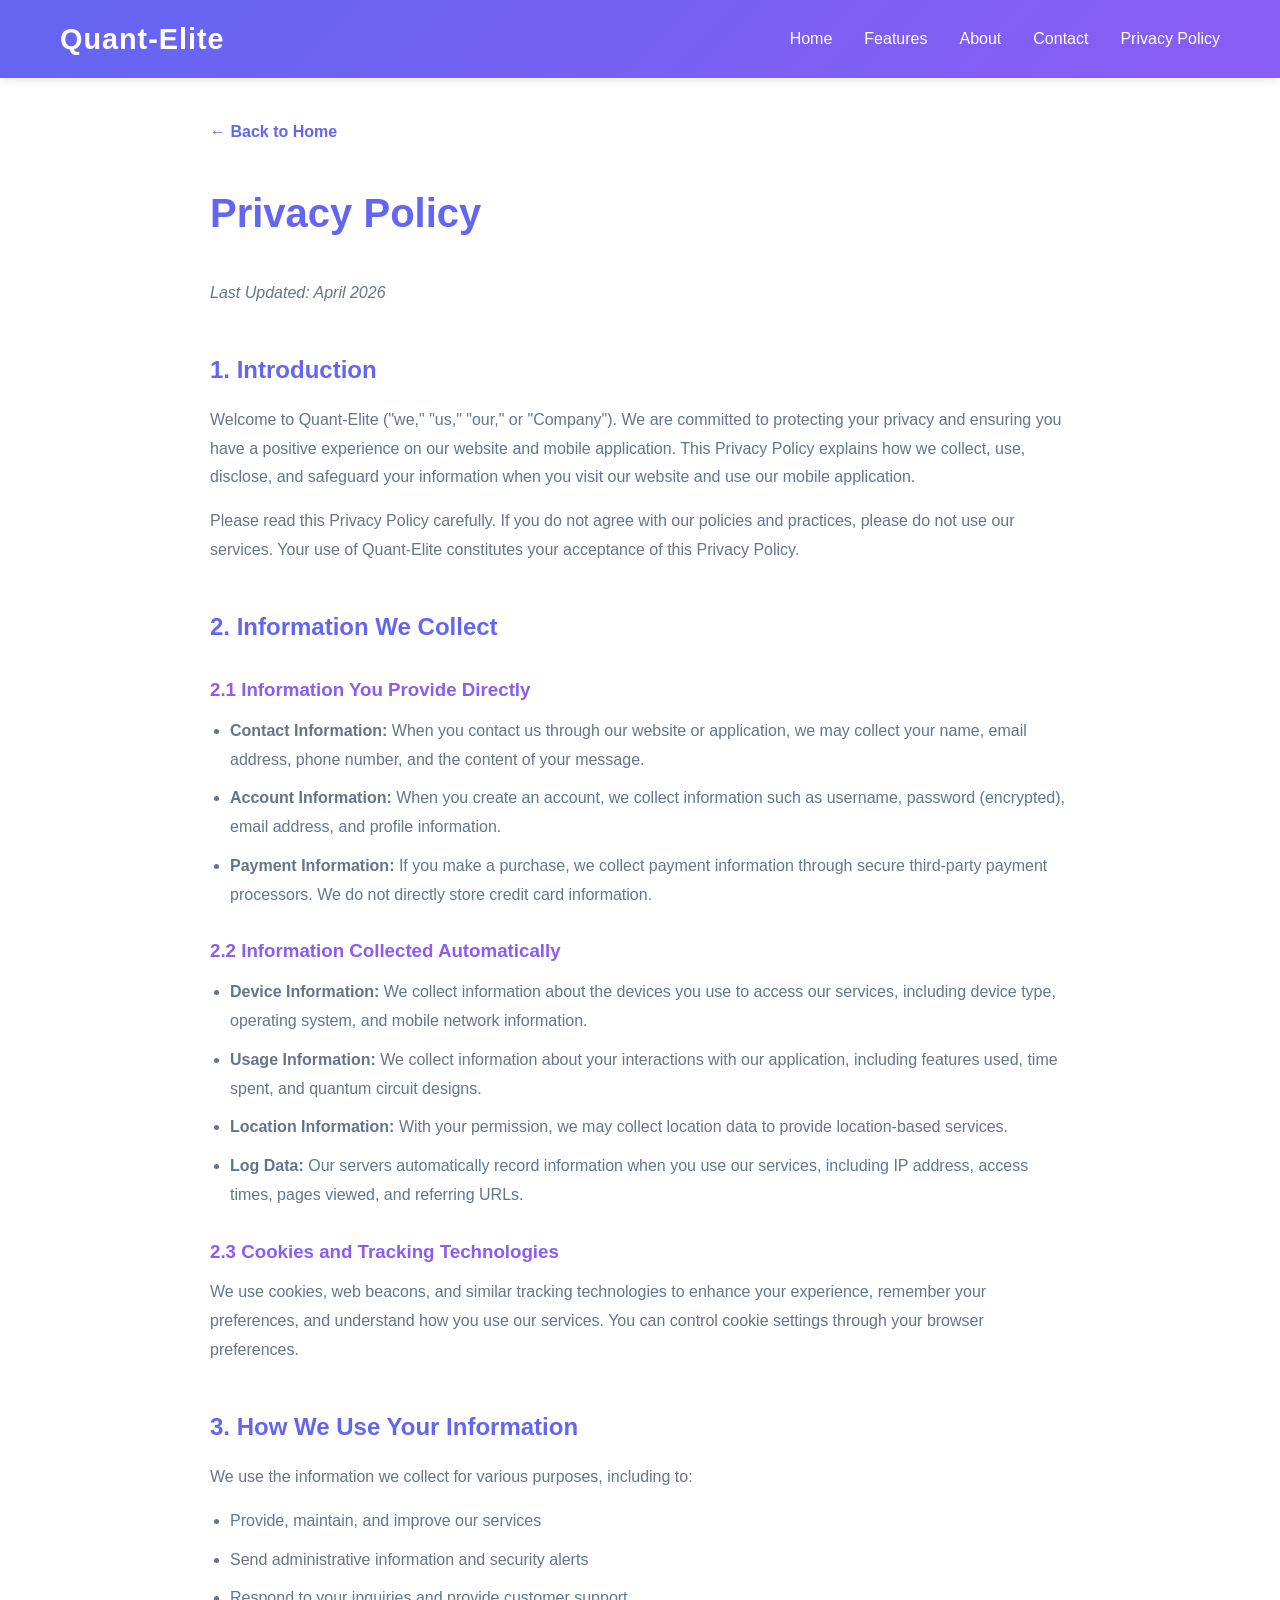
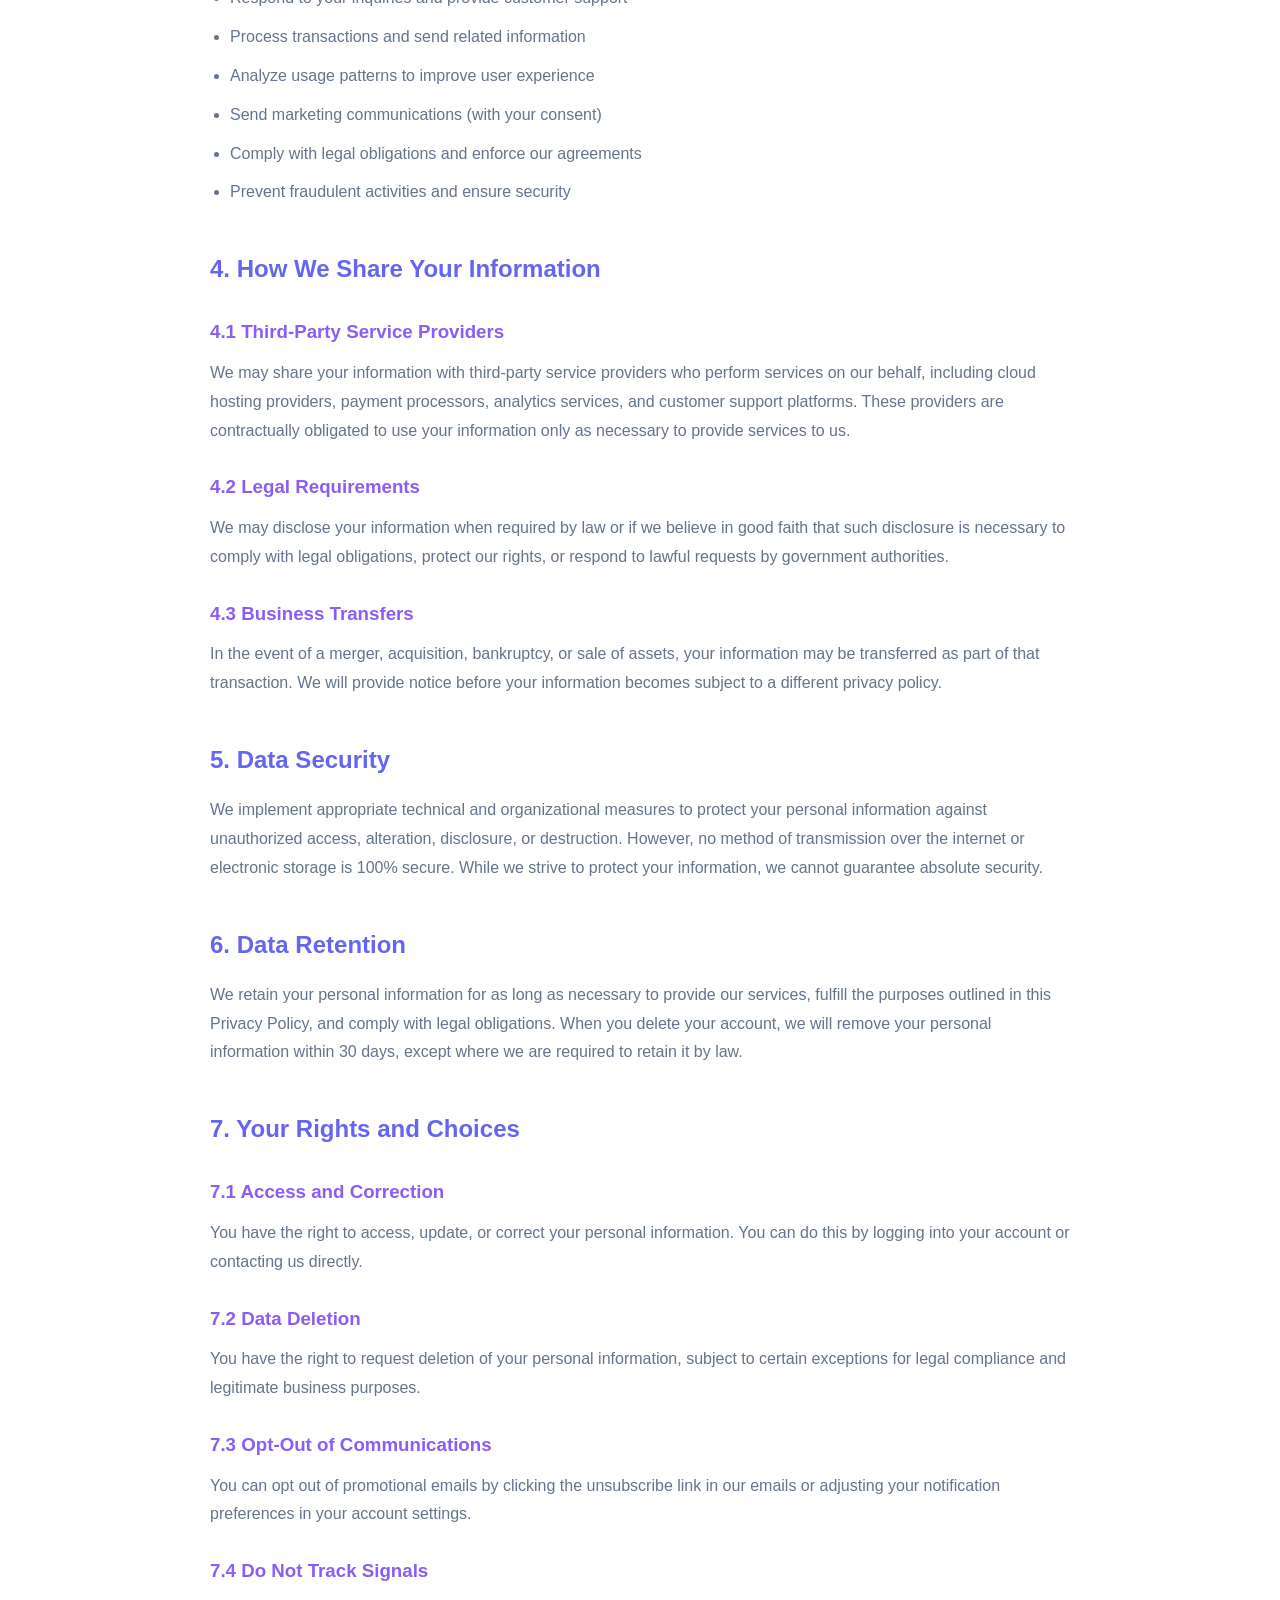
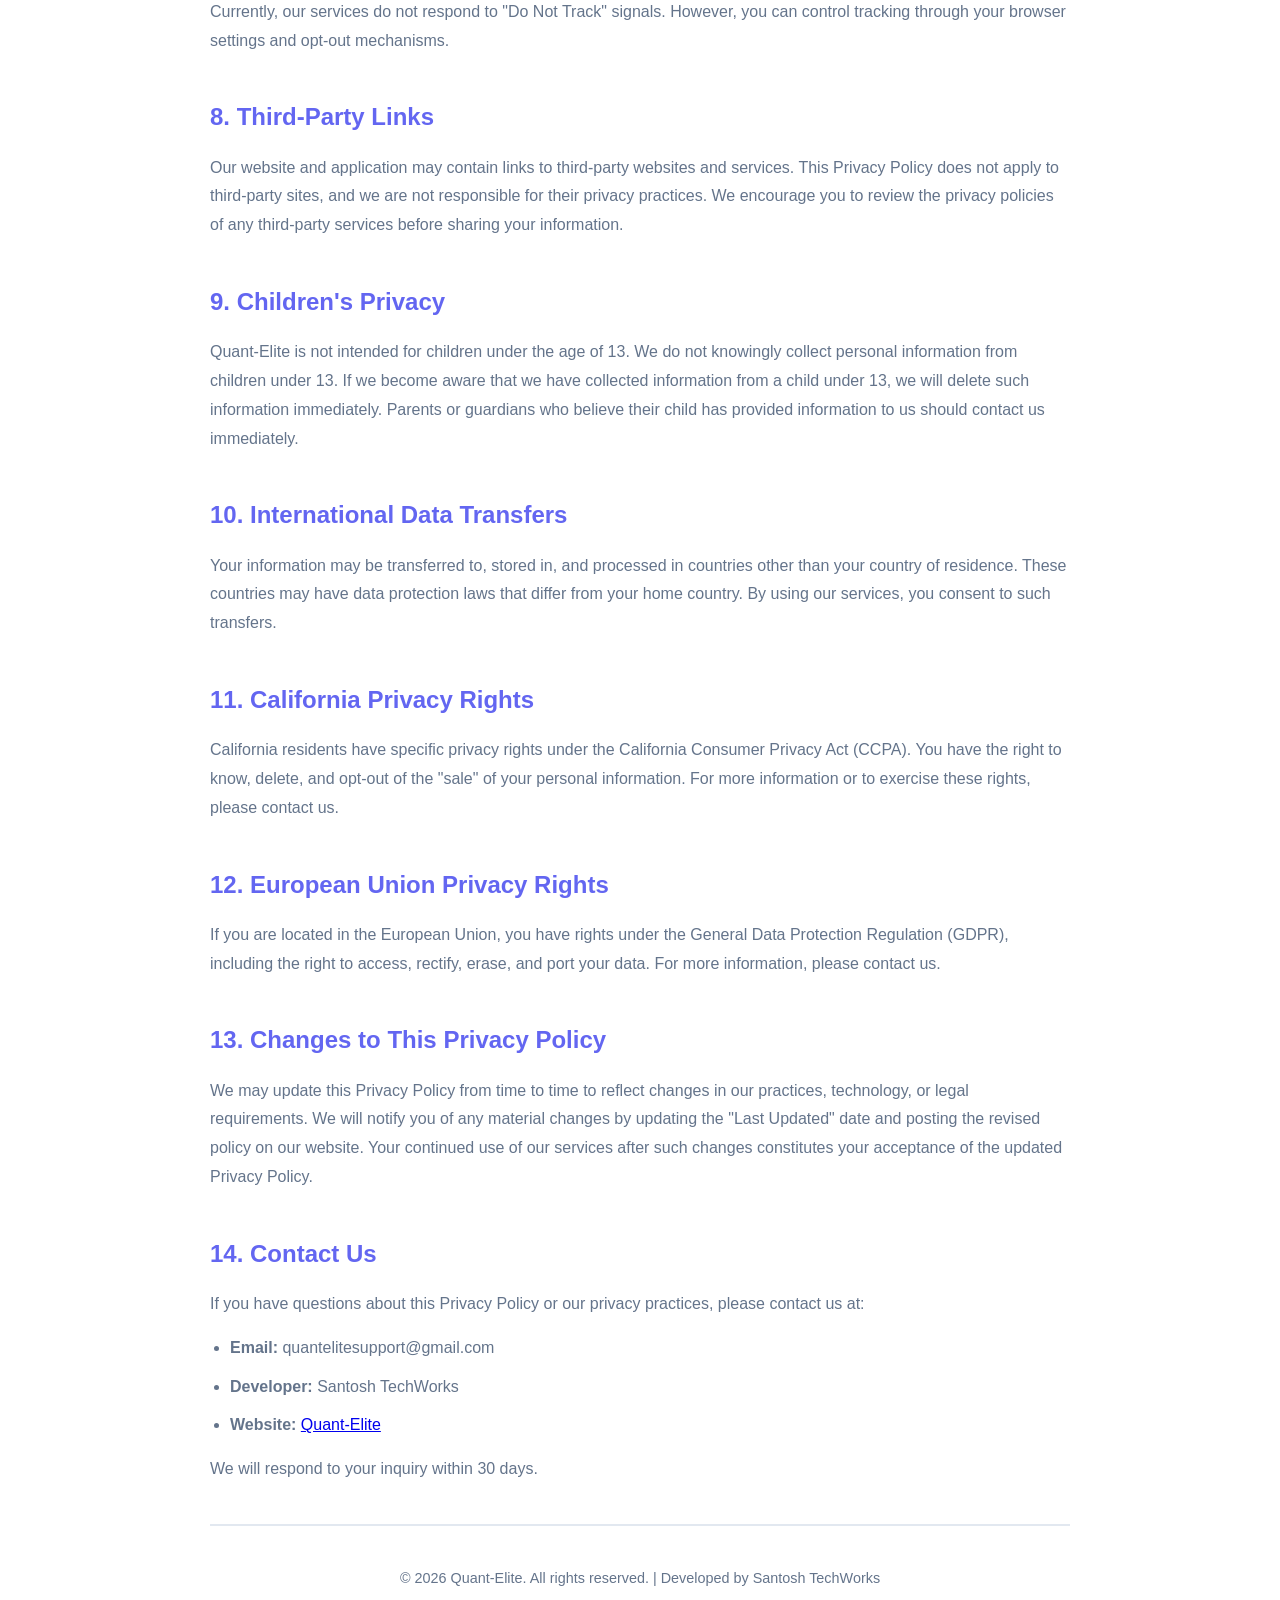
==== privacy.html @ 61d64401 "Initial commit: Quant-Elite website" ====
<!DOCTYPE html>
<html lang="en">
<head>
    <meta charset="UTF-8">
    <meta name="viewport" content="width=device-width, initial-scale=1.0">
    <meta name="description" content="Quant-Elite Privacy Policy">
    <title>Privacy Policy - Quant-Elite</title>
    <link rel="stylesheet" href="style.css">
    <style>
        .privacy-container {
            max-width: 900px;
            margin: 0 auto;
            padding: 40px 20px;
            line-height: 1.8;
        }
        .privacy-container h1 {
            color: var(--primary-color);
            margin-bottom: 30px;
            font-size: 2.5rem;
        }
        .privacy-container h2 {
            color: var(--primary-color);
            margin-top: 40px;
            margin-bottom: 15px;
            font-size: 1.5rem;
        }
        .privacy-container h3 {
            color: var(--secondary-color);
            margin-top: 25px;
            margin-bottom: 10px;
        }
        .privacy-container p {
            color: var(--text-light);
            margin-bottom: 15px;
        }
        .privacy-container ul, .privacy-container ol {
            color: var(--text-light);
            margin-left: 20px;
            margin-bottom: 15px;
        }
        .privacy-container li {
            margin-bottom: 10px;
        }
        .back-link {
            display: inline-block;
            margin-bottom: 30px;
            color: var(--primary-color);
            text-decoration: none;
            font-weight: 600;
        }
        .back-link:hover {
            color: var(--secondary-color);
        }
        .last-updated {
            color: var(--text-light);
            font-style: italic;
            margin-bottom: 30px;
        }
    </style>
</head>
<body>
    <!-- Navigation -->
    <nav class="navbar">
        <div class="container">
            <div class="logo">Quant-Elite</div>
            <ul class="nav-links">
                <li><a href="index.html">Home</a></li>
                <li><a href="index.html#features">Features</a></li>
                <li><a href="index.html#about">About</a></li>
                <li><a href="index.html#contact">Contact</a></li>
                <li><a href="privacy.html">Privacy Policy</a></li>
            </ul>
            <div class="hamburger">
                <span></span>
                <span></span>
                <span></span>
            </div>
        </div>
    </nav>

    <div class="privacy-container">
        <a href="index.html" class="back-link">← Back to Home</a>
        
        <h1>Privacy Policy</h1>
        <p class="last-updated">Last Updated: April 2026</p>

        <h2>1. Introduction</h2>
        <p>
            Welcome to Quant-Elite ("we," "us," "our," or "Company"). We are committed to protecting your privacy and ensuring you have a positive experience on our website and mobile application. This Privacy Policy explains how we collect, use, disclose, and safeguard your information when you visit our website and use our mobile application.
        </p>
        <p>
            Please read this Privacy Policy carefully. If you do not agree with our policies and practices, please do not use our services. Your use of Quant-Elite constitutes your acceptance of this Privacy Policy.
        </p>

        <h2>2. Information We Collect</h2>
        <h3>2.1 Information You Provide Directly</h3>
        <ul>
            <li><strong>Contact Information:</strong> When you contact us through our website or application, we may collect your name, email address, phone number, and the content of your message.</li>
            <li><strong>Account Information:</strong> When you create an account, we collect information such as username, password (encrypted), email address, and profile information.</li>
            <li><strong>Payment Information:</strong> If you make a purchase, we collect payment information through secure third-party payment processors. We do not directly store credit card information.</li>
        </ul>

        <h3>2.2 Information Collected Automatically</h3>
        <ul>
            <li><strong>Device Information:</strong> We collect information about the devices you use to access our services, including device type, operating system, and mobile network information.</li>
            <li><strong>Usage Information:</strong> We collect information about your interactions with our application, including features used, time spent, and quantum circuit designs.</li>
            <li><strong>Location Information:</strong> With your permission, we may collect location data to provide location-based services.</li>
            <li><strong>Log Data:</strong> Our servers automatically record information when you use our services, including IP address, access times, pages viewed, and referring URLs.</li>
        </ul>

        <h3>2.3 Cookies and Tracking Technologies</h3>
        <p>
            We use cookies, web beacons, and similar tracking technologies to enhance your experience, remember your preferences, and understand how you use our services. You can control cookie settings through your browser preferences.
        </p>

        <h2>3. How We Use Your Information</h2>
        <p>We use the information we collect for various purposes, including to:</p>
        <ul>
            <li>Provide, maintain, and improve our services</li>
            <li>Send administrative information and security alerts</li>
            <li>Respond to your inquiries and provide customer support</li>
            <li>Process transactions and send related information</li>
            <li>Analyze usage patterns to improve user experience</li>
            <li>Send marketing communications (with your consent)</li>
            <li>Comply with legal obligations and enforce our agreements</li>
            <li>Prevent fraudulent activities and ensure security</li>
        </ul>

        <h2>4. How We Share Your Information</h2>
        <h3>4.1 Third-Party Service Providers</h3>
        <p>
            We may share your information with third-party service providers who perform services on our behalf, including cloud hosting providers, payment processors, analytics services, and customer support platforms. These providers are contractually obligated to use your information only as necessary to provide services to us.
        </p>

        <h3>4.2 Legal Requirements</h3>
        <p>
            We may disclose your information when required by law or if we believe in good faith that such disclosure is necessary to comply with legal obligations, protect our rights, or respond to lawful requests by government authorities.
        </p>

        <h3>4.3 Business Transfers</h3>
        <p>
            In the event of a merger, acquisition, bankruptcy, or sale of assets, your information may be transferred as part of that transaction. We will provide notice before your information becomes subject to a different privacy policy.
        </p>

        <h2>5. Data Security</h2>
        <p>
            We implement appropriate technical and organizational measures to protect your personal information against unauthorized access, alteration, disclosure, or destruction. However, no method of transmission over the internet or electronic storage is 100% secure. While we strive to protect your information, we cannot guarantee absolute security.
        </p>

        <h2>6. Data Retention</h2>
        <p>
            We retain your personal information for as long as necessary to provide our services, fulfill the purposes outlined in this Privacy Policy, and comply with legal obligations. When you delete your account, we will remove your personal information within 30 days, except where we are required to retain it by law.
        </p>

        <h2>7. Your Rights and Choices</h2>
        <h3>7.1 Access and Correction</h3>
        <p>
            You have the right to access, update, or correct your personal information. You can do this by logging into your account or contacting us directly.
        </p>

        <h3>7.2 Data Deletion</h3>
        <p>
            You have the right to request deletion of your personal information, subject to certain exceptions for legal compliance and legitimate business purposes.
        </p>

        <h3>7.3 Opt-Out of Communications</h3>
        <p>
            You can opt out of promotional emails by clicking the unsubscribe link in our emails or adjusting your notification preferences in your account settings.
        </p>

        <h3>7.4 Do Not Track Signals</h3>
        <p>
            Currently, our services do not respond to "Do Not Track" signals. However, you can control tracking through your browser settings and opt-out mechanisms.
        </p>

        <h2>8. Third-Party Links</h2>
        <p>
            Our website and application may contain links to third-party websites and services. This Privacy Policy does not apply to third-party sites, and we are not responsible for their privacy practices. We encourage you to review the privacy policies of any third-party services before sharing your information.
        </p>

        <h2>9. Children's Privacy</h2>
        <p>
            Quant-Elite is not intended for children under the age of 13. We do not knowingly collect personal information from children under 13. If we become aware that we have collected information from a child under 13, we will delete such information immediately. Parents or guardians who believe their child has provided information to us should contact us immediately.
        </p>

        <h2>10. International Data Transfers</h2>
        <p>
            Your information may be transferred to, stored in, and processed in countries other than your country of residence. These countries may have data protection laws that differ from your home country. By using our services, you consent to such transfers.
        </p>

        <h2>11. California Privacy Rights</h2>
        <p>
            California residents have specific privacy rights under the California Consumer Privacy Act (CCPA). You have the right to know, delete, and opt-out of the "sale" of your personal information. For more information or to exercise these rights, please contact us.
        </p>

        <h2>12. European Union Privacy Rights</h2>
        <p>
            If you are located in the European Union, you have rights under the General Data Protection Regulation (GDPR), including the right to access, rectify, erase, and port your data. For more information, please contact us.
        </p>

        <h2>13. Changes to This Privacy Policy</h2>
        <p>
            We may update this Privacy Policy from time to time to reflect changes in our practices, technology, or legal requirements. We will notify you of any material changes by updating the "Last Updated" date and posting the revised policy on our website. Your continued use of our services after such changes constitutes your acceptance of the updated Privacy Policy.
        </p>

        <h2>14. Contact Us</h2>
        <p>
            If you have questions about this Privacy Policy or our privacy practices, please contact us at:
        </p>
        <ul>
            <li><strong>Email:</strong> quantelitesupport@gmail.com</li>
            <li><strong>Developer:</strong> Santosh TechWorks</li>
            <li><strong>Website:</strong> <a href="index.html">Quant-Elite</a></li>
        </ul>
        <p>
            We will respond to your inquiry within 30 days.
        </p>

        <hr style="margin: 40px 0; border: 1px solid var(--border-color);">
        <p style="text-align: center; color: var(--text-light); font-size: 0.9rem;">
            © 2026 Quant-Elite. All rights reserved. | Developed by Santosh TechWorks
        </p>
    </div>

    <script src="script.js"></script>
</body>
</html>
---- style.css ----
* {
    margin: 0;
    padding: 0;
    box-sizing: border-box;
}

:root {
    --primary-color: #6366f1;
    --secondary-color: #8b5cf6;
    --accent-color: #ec4899;
    --dark-bg: #0f172a;
    --light-bg: #f8fafc;
    --text-dark: #1e293b;
    --text-light: #64748b;
    --border-color: #e2e8f0;
}

body {
    font-family: 'Segoe UI', Tahoma, Geneva, Verdana, sans-serif;
    line-height: 1.6;
    color: var(--text-dark);
    background-color: #ffffff;
}

.container {
    max-width: 1200px;
    margin: 0 auto;
    padding: 0 20px;
}

/* Navigation */
.navbar {
    background: linear-gradient(135deg, var(--primary-color), var(--secondary-color));
    color: white;
    padding: 1rem 0;
    position: sticky;
    top: 0;
    z-index: 1000;
    box-shadow: 0 2px 10px rgba(0, 0, 0, 0.1);
}

.navbar .container {
    display: flex;
    justify-content: space-between;
    align-items: center;
}

.logo {
    font-size: 1.8rem;
    font-weight: bold;
    letter-spacing: 1px;
}

.nav-links {
    display: flex;
    list-style: none;
    gap: 2rem;
}

.nav-links a {
    color: white;
    text-decoration: none;
    transition: opacity 0.3s ease;
    cursor: pointer;
}

.nav-links a:hover {
    opacity: 0.8;
}

.hamburger {
    display: none;
    flex-direction: column;
    cursor: pointer;
}

.hamburger span {
    width: 25px;
    height: 3px;
    background: white;
    margin: 5px 0;
    transition: 0.3s;
}

/* Hero Section */
.hero {
    background: linear-gradient(135deg, var(--primary-color), var(--secondary-color));
    color: white;
    padding: 100px 0;
    text-align: center;
}

.hero-content h1 {
    font-size: 4rem;
    margin-bottom: 10px;
    font-weight: 800;
    letter-spacing: 2px;
}

.hero-content .subtitle {
    font-size: 1.8rem;
    margin-bottom: 20px;
    font-weight: 300;
}

.hero-content .description {
    font-size: 1.1rem;
    margin-bottom: 40px;
    max-width: 600px;
    margin-left: auto;
    margin-right: auto;
    opacity: 0.95;
}

.cta-buttons {
    display: flex;
    gap: 20px;
    justify-content: center;
    flex-wrap: wrap;
}

.btn {
    padding: 12px 30px;
    font-size: 1rem;
    border: none;
    border-radius: 50px;
    cursor: pointer;
    transition: all 0.3s ease;
    text-decoration: none;
    display: inline-block;
    font-weight: 600;
}

.btn-primary {
    background-color: white;
    color: var(--primary-color);
}

.btn-primary:hover {
    transform: translateY(-2px);
    box-shadow: 0 10px 20px rgba(0, 0, 0, 0.2);
}

.btn-secondary {
    background-color: transparent;
    color: white;
    border: 2px solid white;
}

.btn-secondary:hover {
    background-color: white;
    color: var(--primary-color);
    transform: translateY(-2px);
}

/* Features Section */
.features {
    padding: 80px 0;
    background-color: var(--light-bg);
}

.features h2,
.about h2,
.contact h2 {
    font-size: 2.5rem;
    text-align: center;
    margin-bottom: 50px;
    color: var(--text-dark);
}

.features-grid {
    display: grid;
    grid-template-columns: repeat(auto-fit, minmax(300px, 1fr));
    gap: 30px;
}

.feature-card {
    background: white;
    padding: 30px;
    border-radius: 10px;
    box-shadow: 0 5px 15px rgba(0, 0, 0, 0.08);
    transition: all 0.3s ease;
    text-align: center;
}

.feature-card:hover {
    transform: translateY(-10px);
    box-shadow: 0 15px 30px rgba(0, 0, 0, 0.15);
}

.feature-icon {
    font-size: 3rem;
    margin-bottom: 15px;
}

.feature-card h3 {
    color: var(--primary-color);
    margin-bottom: 15px;
    font-size: 1.3rem;
}

.feature-card p {
    color: var(--text-light);
    line-height: 1.7;
}

/* About Section */
.about {
    padding: 80px 0;
}

.about-content {
    display: grid;
    grid-template-columns: 1fr 1fr;
    gap: 50px;
    align-items: center;
}

.about-text p {
    margin-bottom: 20px;
    color: var(--text-light);
    font-size: 1.05rem;
    line-height: 1.8;
}

.developer-section {
    background: linear-gradient(135deg, var(--primary-color), var(--secondary-color));
    color: white;
    padding: 40px;
    border-radius: 10px;
    box-shadow: 0 10px 30px rgba(99, 102, 241, 0.2);
}

.developer-section h3 {
    font-size: 1.5rem;
    margin-bottom: 15px;
}

.developer-section p {
    line-height: 1.8;
    margin-bottom: 10px;
}

/* Contact Section */
.contact {
    padding: 80px 0;
    background-color: var(--light-bg);
}

.contact-form {
    max-width: 600px;
    margin: 40px auto;
}

.form-group {
    margin-bottom: 20px;
}

.contact-form input,
.contact-form textarea {
    width: 100%;
    padding: 15px;
    border: 1px solid var(--border-color);
    border-radius: 5px;
    font-size: 1rem;
    font-family: inherit;
    transition: border-color 0.3s ease;
}

.contact-form input:focus,
.contact-form textarea:focus {
    outline: none;
    border-color: var(--primary-color);
    box-shadow: 0 0 0 3px rgba(99, 102, 241, 0.1);
}

.form-message {
    text-align: center;
    margin-top: 20px;
    font-weight: 600;
    min-height: 20px;
}

.form-message.success {
    color: #10b981;
}

.form-message.error {
    color: #ef4444;
}

/* Footer */
.footer {
    background: var(--dark-bg);
    color: white;
    padding: 40px 0;
    text-align: center;
}

.footer p {
    margin: 10px 0;
}

.footer-links {
    margin-top: 20px;
    display: flex;
    gap: 30px;
    justify-content: center;
}

.footer-links a {
    color: var(--primary-color);
    text-decoration: none;
    transition: color 0.3s ease;
}

.footer-links a:hover {
    color: var(--accent-color);
}

/* Responsive Design */
@media (max-width: 768px) {
    .hamburger {
        display: flex;
    }

    .nav-links {
        display: none;
    }

    .hero-content h1 {
        font-size: 2.5rem;
    }

    .hero-content .subtitle {
        font-size: 1.3rem;
    }

    .hero {
        padding: 60px 0;
    }

    .features h2,
    .about h2,
    .contact h2 {
        font-size: 2rem;
    }

    .about-content {
        grid-template-columns: 1fr;
    }

    .cta-buttons {
        flex-direction: column;
        align-items: center;
    }

    .btn {
        width: 100%;
        max-width: 300px;
    }

    .footer-links {
        flex-direction: column;
        gap: 10px;
    }
}

@media (max-width: 480px) {
    .hero-content h1 {
        font-size: 2rem;
    }

    .hero-content .subtitle {
        font-size: 1rem;
    }

    .features-grid {
        grid-template-columns: 1fr;
    }

    .navbar .container {
        padding: 0 15px;
    }
}
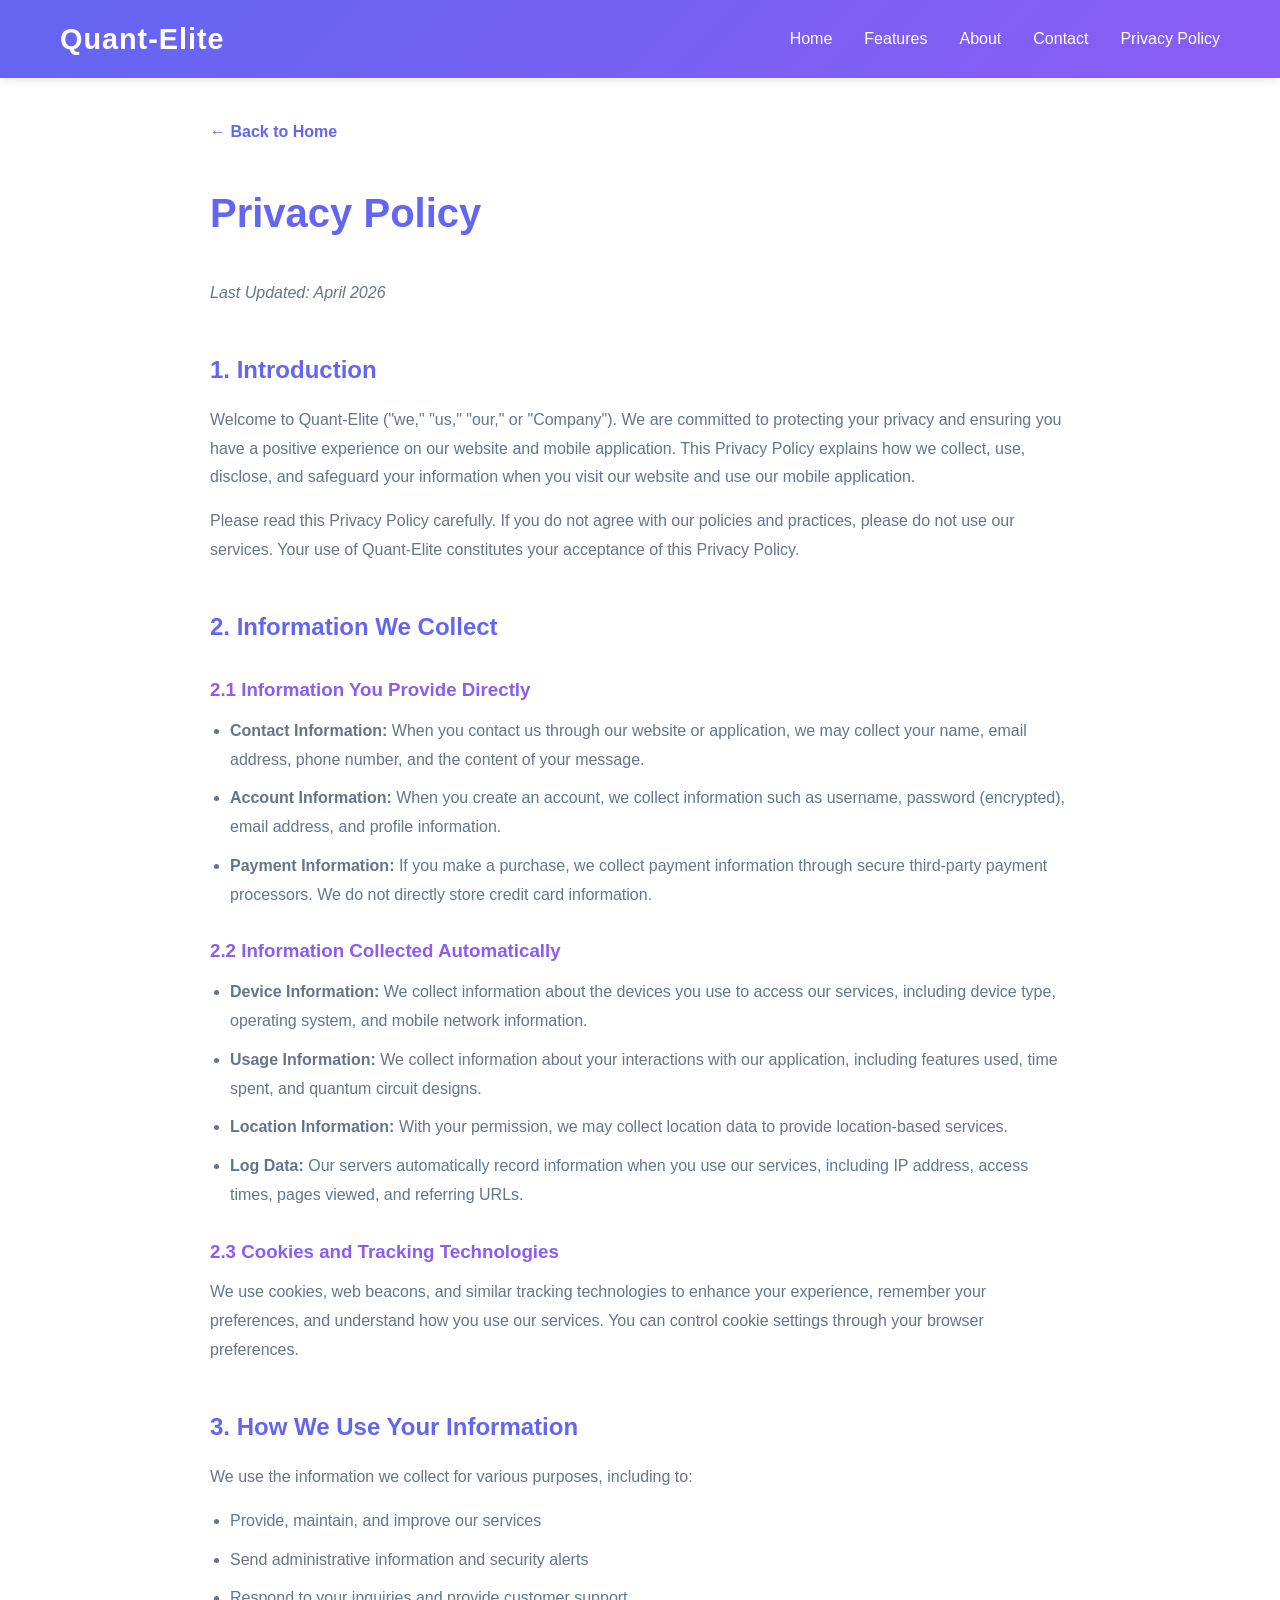
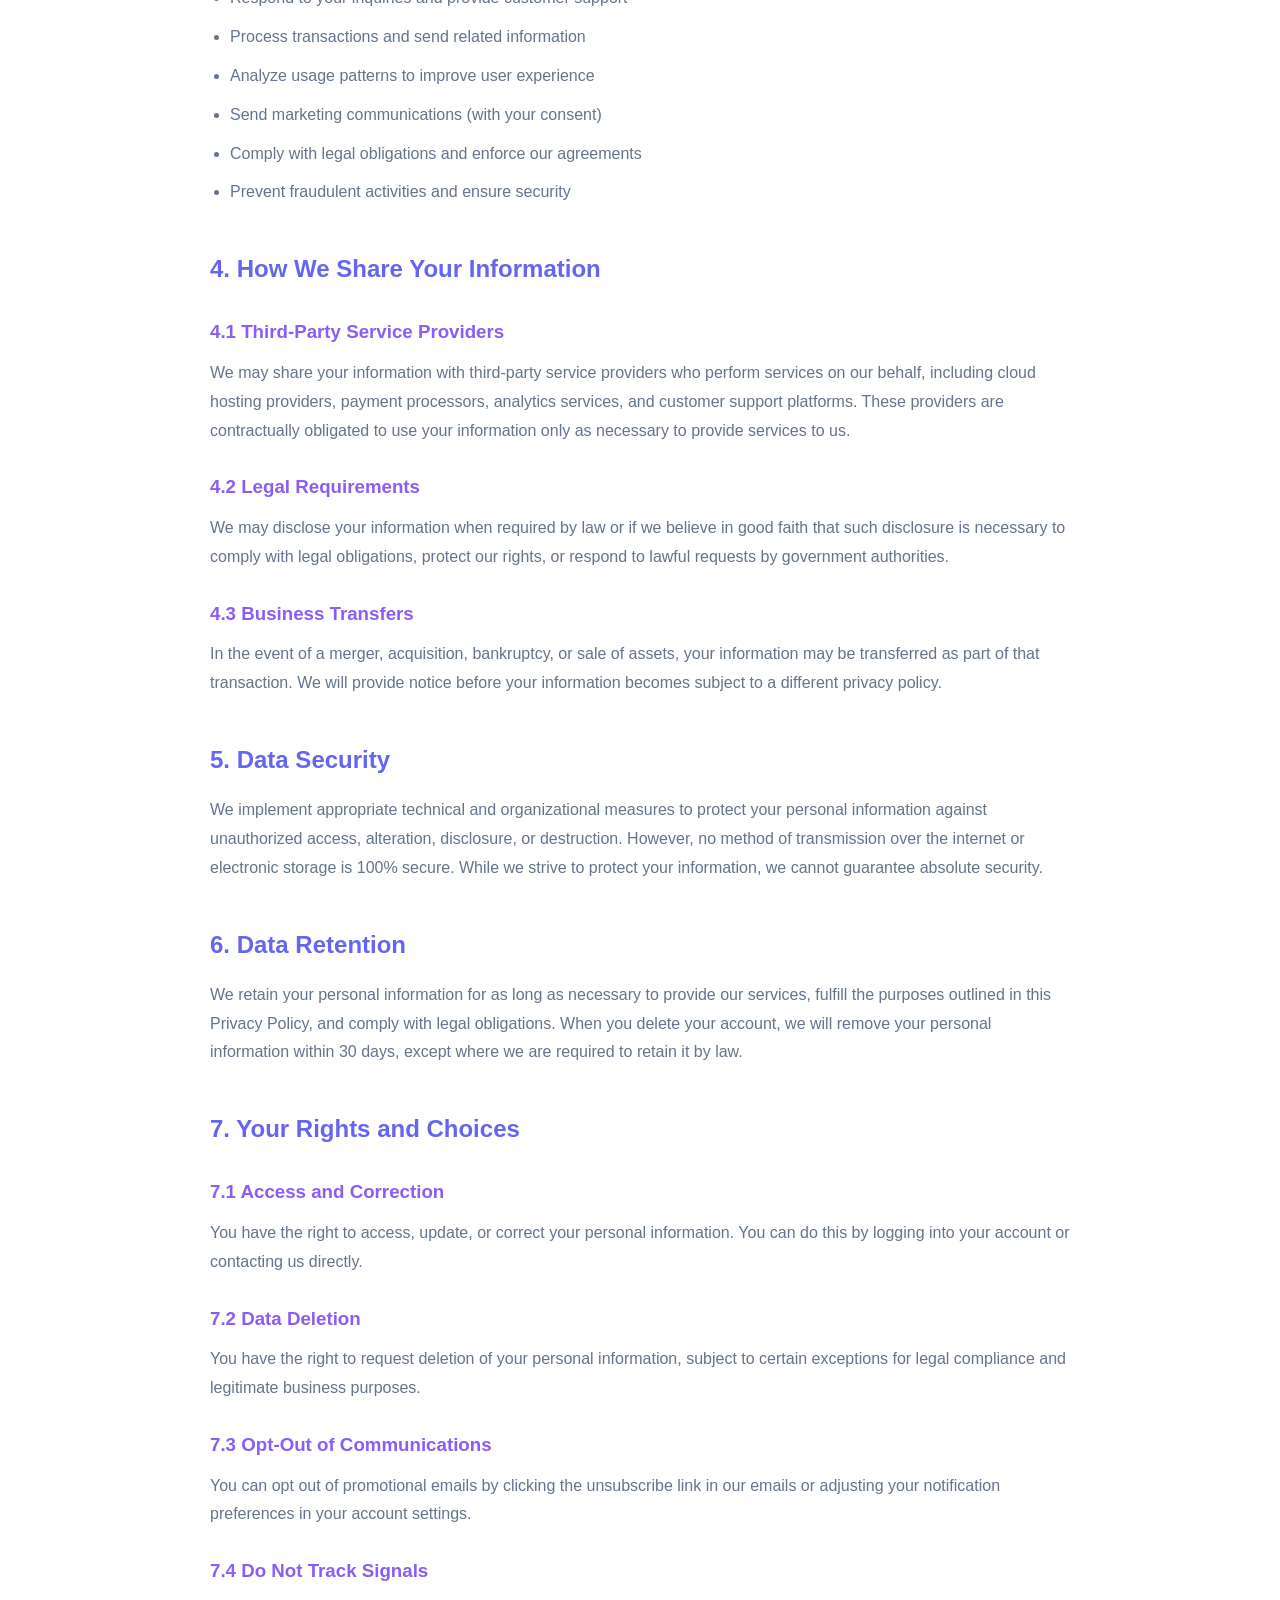
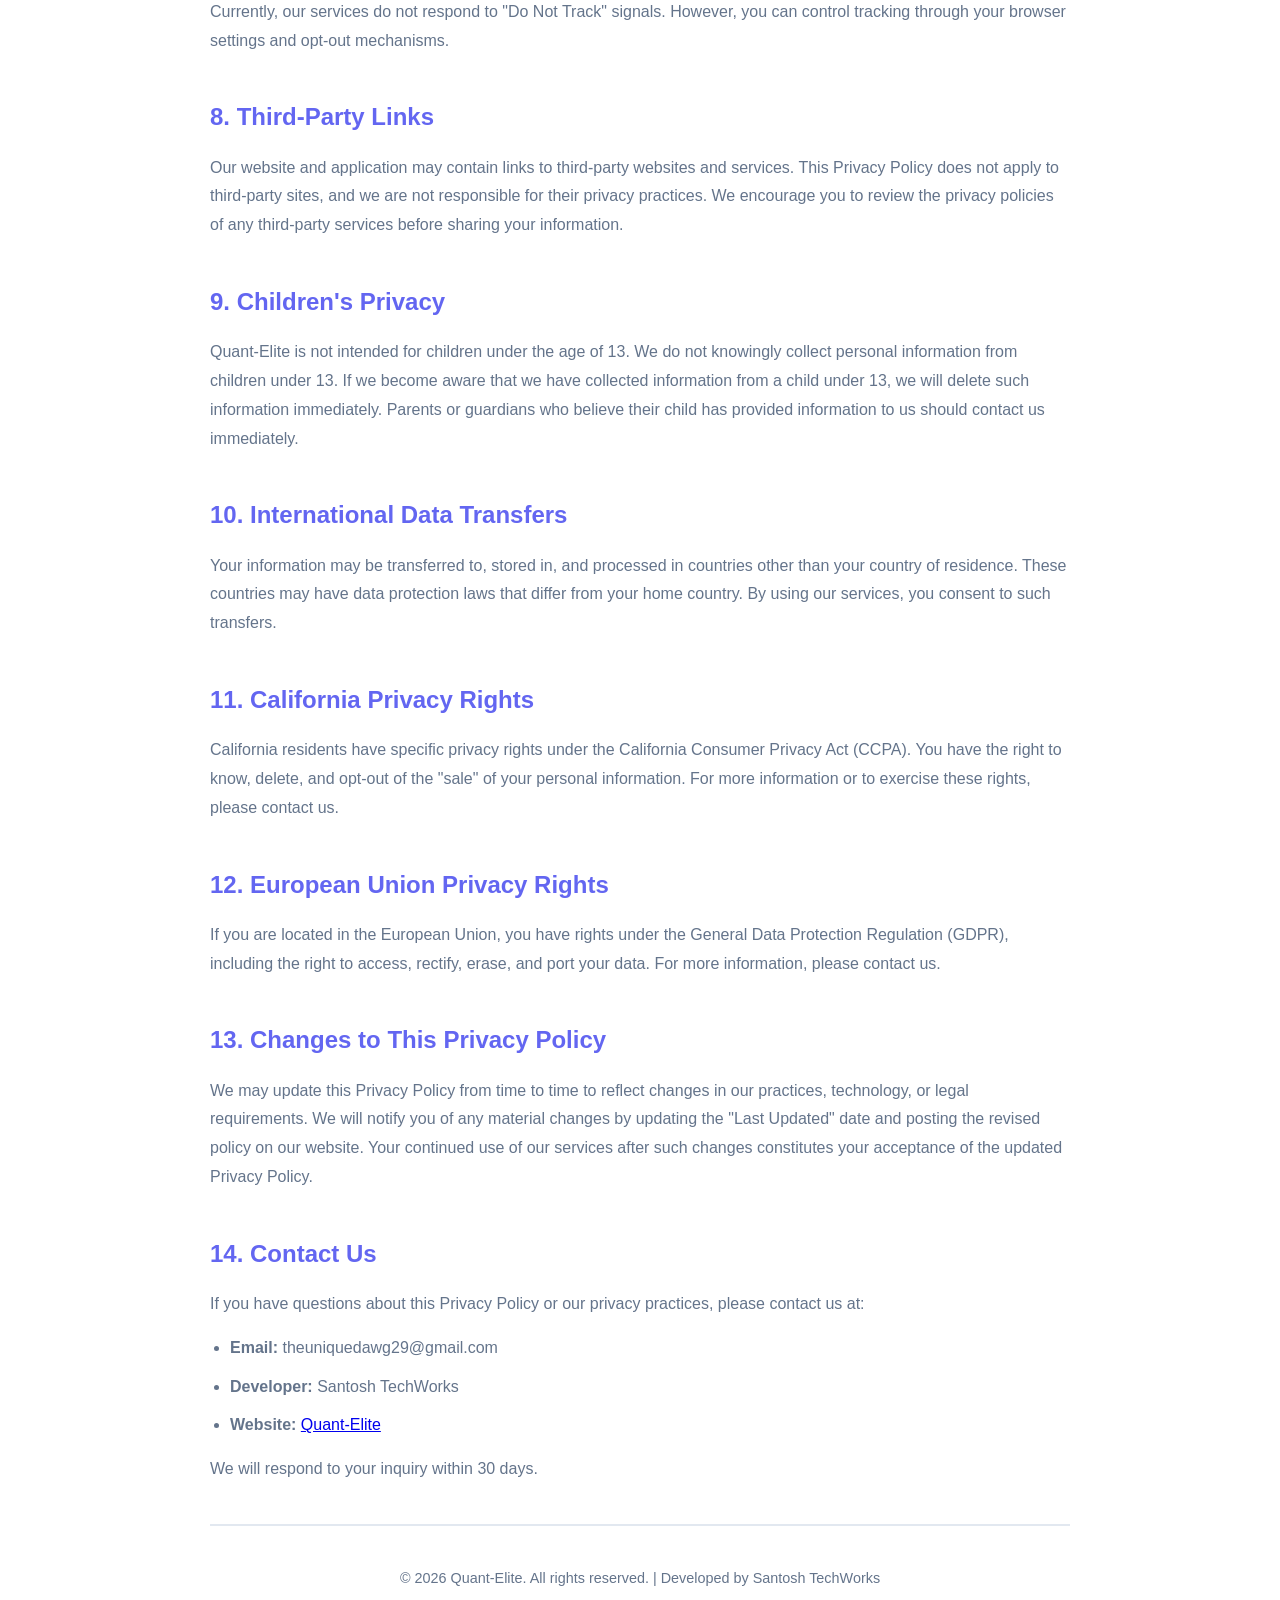
==== commit c70d8d9e: "Updated website content" ====
--- a/privacy.html
+++ b/privacy.html
@@ -208,7 +208,7 @@
             If you have questions about this Privacy Policy or our privacy practices, please contact us at:
         </p>
         <ul>
-            <li><strong>Email:</strong> quantelitesupport@gmail.com</li>
+            <li><strong>Email:</strong> theuniquedawg29@gmail.com</li>
             <li><strong>Developer:</strong> Santosh TechWorks</li>
             <li><strong>Website:</strong> <a href="index.html">Quant-Elite</a></li>
         </ul>
--- a/style.css
+++ b/style.css
@@ -85,9 +85,36 @@
 /* Hero Section */
 .hero {
     background: linear-gradient(135deg, var(--primary-color), var(--secondary-color));
+    background-size: 400% 400%;
+    animation: gradientShift 15s ease infinite;
     color: white;
     padding: 100px 0;
     text-align: center;
+    position: relative;
+    overflow: hidden;
+}
+
+@keyframes gradientShift {
+    0% { background-position: 0% 50%; }
+    50% { background-position: 100% 50%; }
+    100% { background-position: 0% 50%; }
+}
+
+.hero::before {
+    content: '';
+    position: absolute;
+    top: 0;
+    left: 0;
+    right: 0;
+    bottom: 0;
+    background: url('data:image/svg+xml,<svg xmlns="http://www.w3.org/2000/svg" viewBox="0 0 100 100"><circle cx="50" cy="50" r="1" fill="rgba(255,255,255,0.1)"/></svg>') repeat;
+    animation: twinkle 5s linear infinite;
+    pointer-events: none;
+}
+
+@keyframes twinkle {
+    0% { transform: translateY(0); }
+    100% { transform: translateY(-100px); }
 }
 
 .hero-content h1 {
@@ -95,6 +122,21 @@
     margin-bottom: 10px;
     font-weight: 800;
     letter-spacing: 2px;
+}
+
+.scrolling-text {
+    font-size: 1.5rem;
+    font-weight: 600;
+    color: rgba(255, 255, 255, 0.8);
+    margin-bottom: 20px;
+    overflow: hidden;
+    white-space: nowrap;
+    animation: scrollText 10s linear infinite;
+}
+
+@keyframes scrollText {
+    0% { transform: translateX(100%); }
+    100% { transform: translateX(-100%); }
 }
 
 .hero-content .subtitle {
@@ -134,23 +176,205 @@
 .btn-primary {
     background-color: white;
     color: var(--primary-color);
+    box-shadow: 0 0 20px rgba(255, 255, 255, 0.3);
 }
 
 .btn-primary:hover {
     transform: translateY(-2px);
-    box-shadow: 0 10px 20px rgba(0, 0, 0, 0.2);
+    box-shadow: 0 10px 20px rgba(0, 0, 0, 0.2), 0 0 30px rgba(255, 255, 255, 0.5);
 }
 
 .btn-secondary {
     background-color: transparent;
     color: white;
     border: 2px solid white;
+    box-shadow: 0 0 20px rgba(255, 255, 255, 0.3);
 }
 
 .btn-secondary:hover {
     background-color: white;
     color: var(--primary-color);
     transform: translateY(-2px);
+    box-shadow: 0 0 30px rgba(255, 255, 255, 0.6);
+}
+
+/* Apps Section */
+.apps {
+    padding: 80px 0;
+    background-color: #ffffff;
+}
+
+.app-showcase {
+    display: grid;
+    grid-template-columns: 1.2fr 1fr;
+    gap: 60px;
+    align-items: center;
+    background: var(--light-bg);
+    padding: 50px;
+    border-radius: 30px;
+    box-shadow: 0 20px 40px rgba(0, 0, 0, 0.05);
+}
+
+.app-tag {
+    display: inline-block;
+    background: var(--primary-color);
+    color: white;
+    padding: 5px 15px;
+    border-radius: 20px;
+    font-size: 0.8rem;
+    font-weight: bold;
+    text-transform: uppercase;
+    margin-bottom: 15px;
+}
+
+.app-info h3 {
+    font-size: 2.5rem;
+    color: var(--text-dark);
+    margin-bottom: 20px;
+}
+
+.app-description {
+    font-size: 1.1rem;
+    color: var(--text-light);
+    margin-bottom: 30px;
+}
+
+.app-features-list {
+    display: grid;
+    grid-template-columns: 1fr 1fr;
+    gap: 20px;
+    margin-bottom: 40px;
+}
+
+.app-feature-item {
+    display: flex;
+    gap: 15px;
+}
+
+.app-feature-item .icon {
+    font-size: 1.5rem;
+}
+
+.app-feature-item strong {
+    display: block;
+    color: var(--text-dark);
+    font-size: 1rem;
+    margin-bottom: 2px;
+}
+
+.app-feature-item p {
+    font-size: 0.85rem;
+    color: var(--text-light);
+}
+
+.download-buttons {
+    display: flex;
+    gap: 15px;
+}
+
+.store-btn img {
+    height: 45px;
+    transition: transform 0.2s ease;
+}
+
+.store-btn:hover img {
+    transform: scale(1.05);
+}
+
+.app-preview {
+    display: flex;
+    justify-content: center;
+}
+
+.phone-frame {
+    width: 280px;
+    height: 580px;
+    background: #1e293b;
+    border: 12px solid #334155;
+    border-radius: 40px;
+    position: relative;
+    overflow: hidden;
+    box-shadow: 0 30px 60px rgba(0, 0, 0, 0.2);
+}
+
+.screenshot-placeholder {
+    width: 100%;
+    height: 100%;
+    display: flex;
+    flex-direction: column;
+    justify-content: center;
+    align-items: center;
+    background: linear-gradient(180deg, #4f46e5, #8b5cf6);
+    color: white;
+}
+
+.screenshot-placeholder .logo {
+    font-size: 1.5rem;
+    margin-bottom: 10px;
+}
+
+/* Web Projects Section */
+.web-projects {
+    padding: 80px 0;
+    background-color: var(--light-bg);
+}
+
+.projects-grid {
+    display: grid;
+    grid-template-columns: repeat(auto-fit, minmax(350px, 1fr));
+    gap: 30px;
+    margin-top: 40px;
+}
+
+.project-card {
+    background: white;
+    border-radius: 20px;
+    overflow: hidden;
+    box-shadow: 0 10px 30px rgba(0, 0, 0, 0.05);
+    transition: transform 0.3s ease;
+}
+
+.project-card:hover {
+    transform: translateY(-10px);
+}
+
+.project-image {
+    height: 200px;
+    background: #e2e8f0;
+    display: flex;
+    align-items: center;
+    justify-content: center;
+}
+
+.placeholder-img {
+    color: var(--text-light);
+    font-weight: 600;
+}
+
+.project-info {
+    padding: 25px;
+}
+
+.project-info h3 {
+    margin-bottom: 10px;
+    color: var(--text-dark);
+}
+
+.project-info p {
+    color: var(--text-light);
+    font-size: 0.95rem;
+    margin-bottom: 20px;
+}
+
+.btn-link {
+    color: var(--primary-color);
+    text-decoration: none;
+    font-weight: 700;
+    transition: color 0.2s ease;
+}
+
+.btn-link:hover {
+    color: var(--secondary-color);
 }
 
 /* Features Section */
@@ -181,11 +405,18 @@
     box-shadow: 0 5px 15px rgba(0, 0, 0, 0.08);
     transition: all 0.3s ease;
     text-align: center;
+    animation: float 6s ease-in-out infinite;
+}
+
+@keyframes float {
+    0%, 100% { transform: translateY(0px); }
+    50% { transform: translateY(-10px); }
 }
 
 .feature-card:hover {
-    transform: translateY(-10px);
+    transform: translateY(-20px) scale(1.05);
     box-shadow: 0 15px 30px rgba(0, 0, 0, 0.15);
+    animation-play-state: paused;
 }
 
 .feature-icon {
@@ -202,6 +433,68 @@
 .feature-card p {
     color: var(--text-light);
     line-height: 1.7;
+}
+
+/* Stats Bar */
+.stats-bar {
+    background: var(--dark-bg);
+    padding: 60px 0;
+    color: white;
+}
+
+.stats-grid {
+    display: grid;
+    grid-template-columns: repeat(auto-fit, minmax(200px, 1fr));
+    gap: 40px;
+    text-align: center;
+}
+
+.stat-item {
+    display: flex;
+    flex-direction: column;
+}
+
+.stat-number {
+    font-size: 3rem;
+    font-weight: 800;
+    color: var(--primary-color);
+    margin-bottom: 5px;
+}
+
+.stat-label {
+    font-size: 1rem;
+    color: var(--text-light);
+    text-transform: uppercase;
+    letter-spacing: 1px;
+}
+
+/* Tech Stack Section */
+.tech-stack {
+    padding: 30px 0;
+    background: #f1f5f9;
+    border-top: 1px solid var(--border-color);
+    border-bottom: 1px solid var(--border-color);
+    overflow: hidden;
+}
+
+.tech-track {
+    display: flex;
+    gap: 50px;
+    width: max-content;
+    animation: scrollStack 20s linear infinite;
+}
+
+.tech-track span {
+    font-size: 1.1rem;
+    font-weight: 700;
+    color: var(--text-light);
+    text-transform: uppercase;
+    letter-spacing: 1px;
+}
+
+@keyframes scrollStack {
+    0% { transform: translateX(0); }
+    100% { transform: translateX(-50%); }
 }
 
 /* About Section */
@@ -239,6 +532,147 @@
 .developer-section p {
     line-height: 1.8;
     margin-bottom: 10px;
+}
+
+/* FAQ Section */
+.faq {
+    padding: 80px 0;
+    background-color: white;
+}
+
+.faq-grid {
+    display: grid;
+    grid-template-columns: repeat(auto-fit, minmax(400px, 1fr));
+    gap: 30px;
+    margin-top: 40px;
+}
+
+.faq-item {
+    padding: 25px;
+    background: var(--light-bg);
+    border-radius: 15px;
+    border-left: 5px solid var(--primary-color);
+}
+
+.faq-item h3 {
+    margin-bottom: 15px;
+    font-size: 1.2rem;
+    color: var(--text-dark);
+}
+
+.faq-item p {
+    color: var(--text-light);
+    line-height: 1.6;
+}
+
+@media (max-width: 768px) {
+    .faq-grid {
+        grid-template-columns: 1fr;
+    }
+}
+
+/* Testimonials Section */
+.testimonials {
+    padding: 80px 0;
+    background-color: var(--light-bg);
+}
+
+.testimonial-grid {
+    display: grid;
+    grid-template-columns: repeat(auto-fit, minmax(300px, 1fr));
+    gap: 30px;
+    margin-top: 40px;
+}
+
+.testimonial-card {
+    background: white;
+    padding: 40px;
+    border-radius: 20px;
+    box-shadow: 0 10px 30px rgba(0, 0, 0, 0.05);
+    position: relative;
+}
+
+.testimonial-card::before {
+    content: '"';
+    position: absolute;
+    top: 20px;
+    left: 20px;
+    font-size: 4rem;
+    color: var(--primary-color);
+    opacity: 0.1;
+    font-family: serif;
+}
+
+.testimonial-card p {
+    color: var(--text-dark);
+    font-style: italic;
+    margin-bottom: 20px;
+    line-height: 1.8;
+}
+
+.user-info strong {
+    display: block;
+    color: var(--primary-color);
+}
+
+.user-info span {
+    font-size: 0.9rem;
+    color: var(--text-light);
+}
+
+/* Newsletter Section */
+.newsletter {
+    padding: 80px 0;
+    background: linear-gradient(135deg, var(--primary-color), var(--secondary-color));
+    color: white;
+    text-align: center;
+}
+
+.newsletter-content h2 {
+    color: white !important;
+    margin-bottom: 10px;
+}
+
+.newsletter-content p {
+    margin-bottom: 30px;
+    opacity: 0.9;
+}
+
+.newsletter-form {
+    display: flex;
+    max-width: 500px;
+    margin: 0 auto;
+    gap: 10px;
+}
+
+.newsletter-form input {
+    flex: 1;
+    padding: 15px;
+    border: none;
+    border-radius: 50px;
+}
+
+/* Back to Top Button */
+#backToTop {
+    position: fixed;
+    bottom: 30px;
+    right: 30px;
+    width: 50px;
+    height: 50px;
+    background: var(--primary-color);
+    color: white;
+    border: none;
+    border-radius: 50%;
+    cursor: pointer;
+    font-size: 1.5rem;
+    box-shadow: 0 5px 15px rgba(0,0,0,0.2);
+    display: none;
+    z-index: 1001;
+    transition: transform 0.3s;
+}
+
+#backToTop:hover {
+    transform: translateY(-5px);
 }
 
 /* Contact Section */
